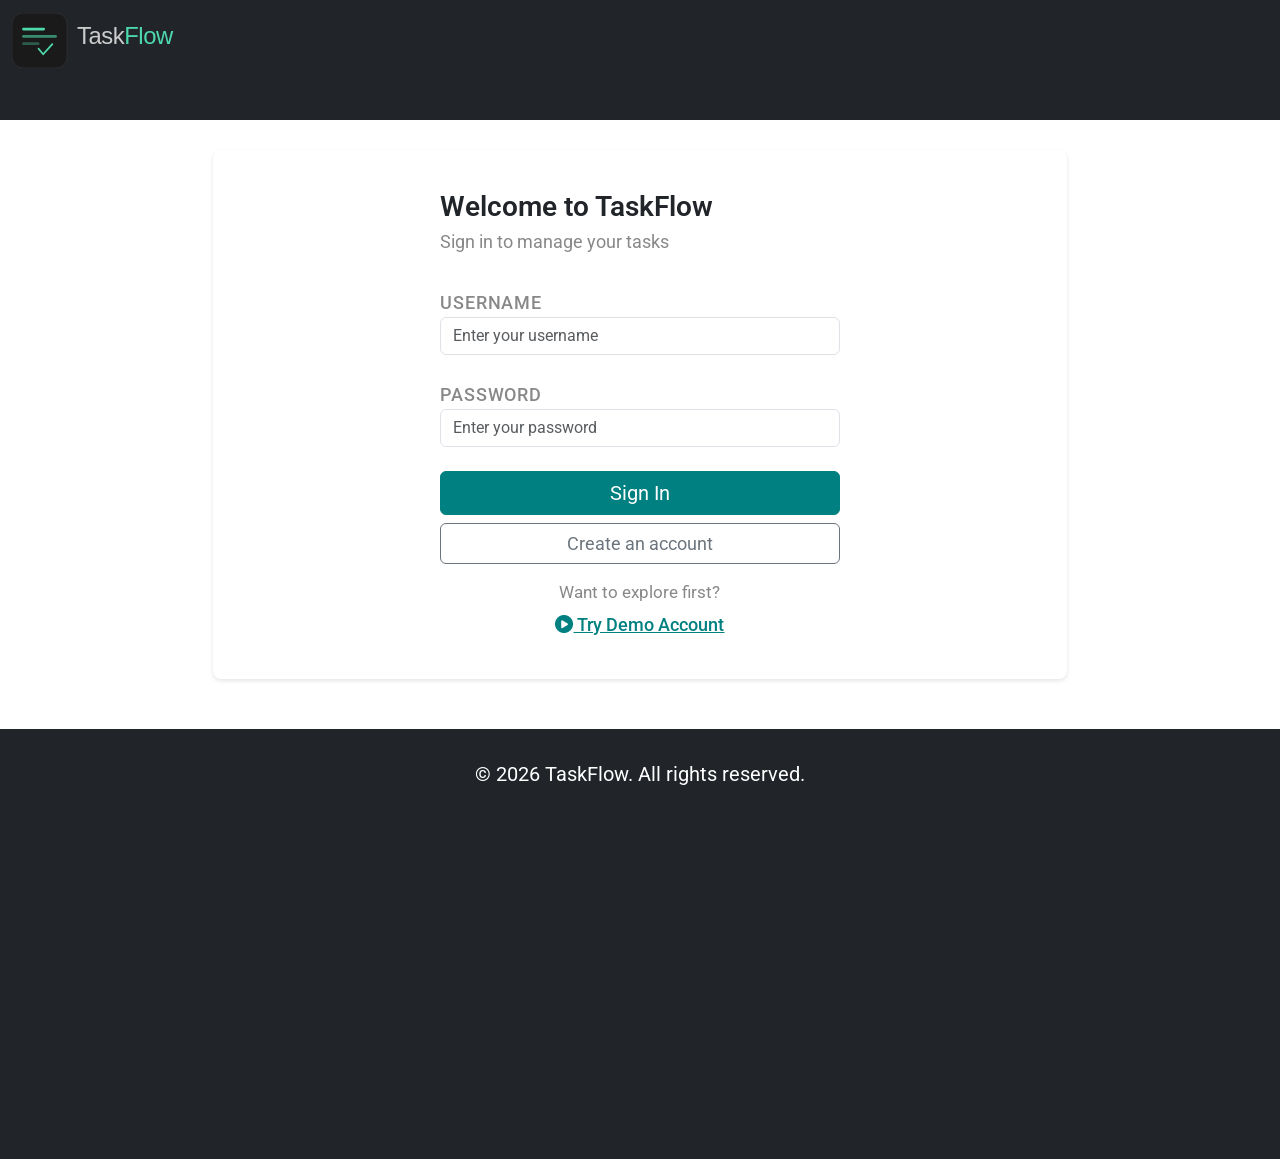
==== index.html @ b71b786d "Admin Report bug fix_2" ====
<!DOCTYPE html>
<html lang="en-us">
<head>
    <title>TaskFlow</title>
    <meta charset="UTF-8">
    <meta name="viewport" content="width=device-width, initial-scale=1">
    <!-- Bootstrap 5.3.3 References -->
    <link rel="stylesheet" href="https://cdn.jsdelivr.net/npm/bootstrap@5.3.3/dist/css/bootstrap.min.css">
    <script src="https://code.jquery.com/jquery-3.7.1.min.js"></script>
    <script src="https://cdn.jsdelivr.net/npm/bootstrap@5.3.3/dist/js/bootstrap.bundle.min.js"></script>
    <!-- Link to FontAwesome 6.5.2 -->
    <link rel="stylesheet" href="https://cdnjs.cloudflare.com/ajax/libs/font-awesome/6.5.2/css/all.min.css">
    <!-- Google Font -->
    <link href="https://fonts.googleapis.com/css2?family=Roboto:wght@400;700&display=swap" rel="stylesheet">
    <!-- Your custom CSS -->
    <link rel="stylesheet" href="css/app.css">
    <!-- Your custom JavaScript -->
    <script src="js/app.js"></script>
    <!-- Link to image for the favicon -->
<link rel="icon" href="data:image/svg+xml,<svg xmlns='http://www.w3.org/2000/svg' viewBox='0 0 100 100'>
    <rect width='100' height='100' rx='20' fill='%231a1a1a'/><rect x='20' y='30' width='40' height='6' rx='3' fill='%234dd9ac'/>
    <rect x='20' y='45' width='60' height='6' rx='3' fill='%234dd9ac' opacity='0.6'/><rect x='20' y='60' width='30' height='6' rx='3' fill='%234dd9ac' opacity='0.35'/>
    </svg>"></head>

<body>

<!-- Top Navigation Bar -->

<nav class="navbar navbar-expand-md bg-dark navbar-dark fixed-top">
    <!-- Logo -->
      <a class="navbar-brand" href="index.html" style="display:flex; align-items:center; text-decoration:none; margin-left: 0.75rem;">
    <svg height="55" viewBox="40 40 420 120" role="img" xmlns="http://www.w3.org/2000/svg">
        <rect x="40" y="40" width="120" height="120" rx="24" fill="#1a1a1a" stroke="#333" stroke-width="1.5"/>
        <rect x="62" y="72" width="50" height="6" rx="3" fill="#4dd9ac"/>
        <rect x="62" y="88" width="76" height="6" rx="3" fill="#4dd9ac" opacity="0.6"/>
        <rect x="62" y="104" width="38" height="6" rx="3" fill="#4dd9ac" opacity="0.35"/>
        <polyline points="98,118 108,130 128,108" fill="none" stroke="#4dd9ac" stroke-width="4" stroke-linecap="round" stroke-linejoin="round"/>
        <text x="182" y="108" font-family="Arial, sans-serif" font-size="52" font-weight="500" letter-spacing="-1">
            <tspan fill="#cccccc">Task</tspan><tspan fill="#4dd9ac">Flow</tspan>
        </text>
    </svg>
</a>
    <!-- Toggler Icon for responsiveness -->
    <button id="toggle-icon" class="navbar-toggler secured locked" type="button" data-bs-toggle="collapse" data-bs-target="#collapsibleNavbar" aria-label="Toggle Icon" >
    <span class="navbar-toggler-icon"></span>
    </button>

    <div class="collapse navbar-collapse secured locked" id="collapsibleNavbar">
    <!--Menu sets on the left 
        <ul class="navbar-nav mr-auto">
        </ul>-->
    <!--Menu sets on the right -->
    <!--Each individual item can be secured by adding the class: secured -->
        <ul class="navbar-nav ms-auto secured locked">
            <!--
            <li class="nav-item secured">
                <a id="link-viewtask" class="nav-link" href="#"><i class="fa fa-link"></i> View task </a>
            </li>
            -->
            <li class="nav-item dropdown secured" id="nav-user-dropdown">
                <a class="nav-link dropdown-toggle" href="#" id="userDropdown" 
                   role="button" data-bs-toggle="dropdown" aria-expanded="false">
                    <i class="fa fa-user-circle"></i> 
                    <span id="nav-username-display">Account</span>
                </a>
                <ul class="dropdown-menu dropdown-menu-end" aria-labelledby="userDropdown">
                    <li>
                        <div class="dropdown-header py-2 px-3">
                            <strong id="dropdown-fullname">Full Name</strong><br>
                            <small id="dropdown-username" class="text-muted">@username</small>
                        </div>
                    </li>
                    <li><hr class="dropdown-divider"></li>
                    <li>
                        <a class="dropdown-item" href="#" id="dropdown-home">
                            <i class="fa fa-home"></i>&nbsp; Home
                        </a>
                    </li>
                    <li>
                        <a class="dropdown-item" href="#" id="dropdown-addtask">
                            <i class="fa fa-plus"></i>&nbsp; Add Task
                        </a>
                    </li>
                    <li>
                        <a class="dropdown-item" href="#" id="dropdown-adminreport" style="display:none;">
                            <i class="fa fa-chart-bar"></i>&nbsp; Admin Report
                        </a>
                    </li>
                    <li><hr class="dropdown-divider"></li>
                    <li>
                        <a class="dropdown-item" href="#" id="dropdown-editprofile">
                            <i class="fa fa-user-edit"></i>&nbsp; Edit Profile
                        </a>
                    </li>
                    <li>
                        <a class="dropdown-item" href="#" id="dropdown-changepassword">
                            <i class="fa fa-lock"></i>&nbsp; Change Password
                        </a>
                    </li>
                    <li><hr class="dropdown-divider"></li>
                    <li>
                        <a class="dropdown-item text-danger" href="#" id="dropdown-logout">
                            <i class="fa fa-sign-out"></i>&nbsp; Logout
                        </a>
                    </li>
                </ul>
            </li>
        </ul>
        &nbsp;&nbsp;    
    </div>
</nav>

<br><br><br><br>

<!--Start container for Bootstrap formatting-->
<div class="container-fluid">

    <div class="row text-center">
        <div class="col-md-12">
            &nbsp; <!-- place holder for additional top row content -->
        </div>
    </div>

    <div class="row">
    <div class="col-md-2 d-none d-md-block">&nbsp;</div>

        <div class="col-12 col-md-8 mx-auto content-wrapper" id="div-login" style="display: none;">

            <div style="max-width:400px; margin: 0 auto; padding: 20px 0;">

                <div class="mb-4">
                    <h3 style="font-weight:600; margin-bottom:4px;">
                        Welcome to TaskFlow
                    </h3>
                    <p style="color:#888; font-size:0.9em; margin:0;">
                        Sign in to manage your tasks
                    </p>
                </div>

                <form id='form-login'>
                    <div class="mb-3">
                        <label for="username" 
                               style="font-weight:500; font-size:0.9em; 
                                      color:#888; text-transform:uppercase; 
                                      letter-spacing:0.05em;">
                            Username
                        </label>
                        <input type="text" name="username" 
                               id="username" 
                               class="form-control"
                               placeholder="Enter your username">
                    </div>

                    <div class="mb-4">
                        <label for="password" 
                               style="font-weight:500; font-size:0.9em; 
                                      color:#888; text-transform:uppercase; 
                                      letter-spacing:0.05em;">
                            Password
                        </label>
                        <input type="password" name="password" 
                               id="password" 
                               class="form-control"
                               placeholder="Enter your password">
                    </div>

                    <div class="d-grid gap-2">
                        <input type="button" value="Sign In" 
                               id="btnLogin" 
                               class="btn btn-primary"
                               style="font-size:1em;">
                        <input type="button" value="Create an account" 
                               id="btnShowSignup" 
                               class="btn btn-outline-secondary"
                               style="font-size:0.9em;">
                    </div>

                </form>

                <div id='login_message' class="mt-3"></div>

                <div class="text-center mt-3">
                    <p style="color:#888; font-size:0.85em; margin-bottom:4px;">
                        Want to explore first?
                    </p>
                    <a href="#" id="btnDemoLogin" 
                       style="color:#008080; 
                              font-size:0.9em;
                              font-weight:500;">
                        <i class="fa fa-play-circle"></i> Try Demo Account
                    </a>
                </div>

            </div>
        </div>
        
        <div class="col-12 col-md-8 mx-auto content-wrapper" id="div-tasks" style="display: none;">
            <h2>Task Board</h2>

            <div id="welcome-message" class="mb-3">
                <p style="font-size:1em; color:#555; margin-bottom:8px;">
                    Welcome back, <strong id="welcome-name"></strong>! 
                    Here's your task summary:
                </p>
                <div class="d-flex gap-2 flex-wrap">
                    <span class="badge" 
                          id="badge-total"
                          style="background-color:#008080; 
                                 font-size:0.85em; padding:6px 10px;">
                        📋 0 Total
                    </span>
                    <span class="badge" 
                          id="badge-high"
                          style="background-color:#dc3545; 
                                 font-size:0.85em; padding:6px 10px;">
                        🔴 0 High
                    </span>
                    <span class="badge" 
                          id="badge-medium"
                          style="background-color:#ffc107; 
                                 color:#000;
                                 font-size:0.85em; padding:6px 10px;">
                        🟡 0 Medium
                    </span>
                    <span class="badge" 
                          id="badge-low"
                          style="background-color:#28a745; 
                                 font-size:0.85em; padding:6px 10px;">
                        🟢 0 Low
                    </span>
                </div>
            </div>

            <div id="tasks_message" class=""></div>

            <div style="max-width:50%; margin-bottom:10px;">
                <div class="input-group input-group-sm">
                    <span class="input-group-text" 
                          style="background-color:#008080; 
                                 border-color:#008080;">
                        <i class="fa fa-search" 
                           style="color:white;">
                        </i>
                    </span>
                    <input type="text" 
                           id="task-search" 
                           class="form-control" 
                           placeholder="Search tasks...">
                </div>
            </div>

            <form id="form-tasks">
                <input type="hidden" name="token" id="tasks_token" value="">
            </form>

            <div class="table-responsive" style="width:50%;">
                <table class="table table-striped table-bordered">
                    <thead id="table_header">
                        <tr>
                            <th scope="col" class="text-center">Task</th>
                        </tr>
                    </thead>
                    <tbody id="tasks_table_body">
                        <!-- rows added here by JS later -->
                    </tbody>
                    <tfoot>
                        <tr>
                            <td class="text-center">
                                <input type="button" value="+ Add Task" 
                                       id="btnAddTask" 
                                       class="btn btn-primary btn-sm"
                                       style="width:50%;">
                            </td>
                        </tr>
                    </tfoot>
                </table>
            </div>

        </div>

        <div class="col-12 col-md-8 mx-auto content-wrapper" 
             id="div-viewtask" style="display: none;">

            <a href="#" id="btnGoBack" 
               style="color:#008080; text-decoration:none; 
                      font-size:0.9em;">
                <i class="fa fa-arrow-left"></i> Back to Task Board
            </a>

            <hr>

            <h4 style="font-weight:600; margin-bottom:20px;">
                <i class="fa fa-eye"></i> Task Details
            </h4>

            <input type="hidden" id="view_task_id" value="">

            <div style="max-width:500px;">
                <div class="mb-3">
                    <label style="font-weight:500; font-size:0.9em; 
                                  color:#888; text-transform:uppercase; 
                                  letter-spacing:0.05em;">
                        Task
                    </label>
                    <p id="view_task_name" 
                       style="font-size:1em; 
                              margin-top:4px;
                              margin-bottom:0;
                              color:#212529;">
                    </p>
                </div>

                <div class="mb-3">
                    <label style="font-weight:500; font-size:0.9em; 
                                  color:#888; text-transform:uppercase; 
                                  letter-spacing:0.05em;">
                        Priority
                    </label>
                    <p id="view_task_priority" 
                       style="font-size:1em; 
                              margin-top:4px;
                              margin-bottom:0;">
                    </p>
                </div>

                <hr style="border-color:#e0e0e0;">

                <div class="mb-3">
                    <label style="font-weight:500; font-size:0.9em; 
                                  color:#888; text-transform:uppercase; 
                                  letter-spacing:0.05em;">
                        Status
                    </label>
                    <p id="view_task_status" 
                       style="font-size:1em; 
                              margin-top:4px;
                              margin-bottom:0;">
                    </p>
                </div>

                <hr style="border-color:#e0e0e0;">

                <div class="mb-3">
                    <label style="font-weight:500; font-size:0.9em; 
                                  color:#888; text-transform:uppercase; 
                                  letter-spacing:0.05em;">
                        Due Date
                    </label>
                    <p id="view_task_duedate" 
                       style="font-size:1em; 
                              margin-top:4px;
                              margin-bottom:0;">
                    </p>
                </div>

                <hr style="border-color:#e0e0e0;">

                <div class="mb-4">
                    <label style="font-weight:500; font-size:0.9em; 
                                  color:#888; text-transform:uppercase; 
                                  letter-spacing:0.05em;">
                        Notes
                    </label>
                    <p id="view_task_notes" 
                       style="font-size:1em; 
                              margin-top:4px;
                              margin-bottom:0;
                              color:#555;
                              line-height:1.6;">
                    </p>
                </div>

                <hr style="border-color:#e0e0e0;">

                <div class="mb-4">
                    <label style="font-weight:500; font-size:0.9em; 
                                  color:#888; text-transform:uppercase; 
                                  letter-spacing:0.05em;">
                        Created
                    </label>
                    <p id="view_task_created" 
                       style="font-size:0.9em; 
                              margin-top:4px;
                              margin-bottom:0;
                              color:#888;">
                    </p>
                </div>

                <div class="d-flex gap-2 justify-content-end">
                    <button id="btnEditTask" 
                            class="btn btn-warning btn-sm" 
                            type="button"
                            style="min-width:80px;">
                        <i class="fa fa-edit"></i> Edit
                    </button>
                    <button id="btnPrintTask" 
                            class="btn btn-secondary btn-sm" 
                            type="button"
                            style="min-width:80px;">
                        <i class="fa fa-print"></i> Print
                    </button>
                    <button id="btnDeleteTask" 
                            class="btn btn-danger btn-sm" 
                            type="button"
                            style="min-width:80px;">
                        <i class="fa fa-trash"></i> Delete
                    </button>
                </div>
            </div>

        </div>

        <div class="col-12 col-md-8 mx-auto content-wrapper" 
             id="div-addtask" style="display: none;">

            <a href="#" id="btnCancelTask" 
               style="color:#008080; text-decoration:none; 
                      font-size:0.9em;">
                <i class="fa fa-arrow-left"></i> Back to Task Board
            </a>

            <hr>

            <h4 style="font-weight:600; margin-bottom:20px;">
                <i class="fa fa-plus"></i> Add Task
            </h4>

            <form id="form-addtask" style="max-width:500px;">
                <input type="hidden" name="token" id="formaddtasktoken" value="">
                
                <div class="mb-3">
                    <label for="taskname" 
                           style="font-weight:500; font-size:0.9em; 
                                  color:#888; text-transform:uppercase; 
                                  letter-spacing:0.05em;">
                        Task
                    </label>
                    <input type="text" name="taskname" id="taskname" 
                           class="form-control" 
                           placeholder="What needs to be done?">
                </div>

                <div class="mb-4">
                    <label for="tasknotes" 
                           style="font-weight:500; font-size:0.9em; 
                                  color:#888; text-transform:uppercase; 
                                  letter-spacing:0.05em;">
                        Notes
                    </label>
                    <textarea name="tasknotes" id="tasknotes" 
                              class="form-control" rows="3" 
                              placeholder="Add any details or notes..."></textarea>
                </div>

                <div class="mb-4">
                    <label for="taskpriority" 
                           style="font-weight:500; font-size:0.9em; 
                                  color:#888; text-transform:uppercase; 
                                  letter-spacing:0.05em;">
                        Priority
                    </label>
                    <select name="priority" id="taskpriority" 
                            class="form-select">
                        <option value="low">🟢 Low</option>
                        <option value="medium" selected>🟡 Medium</option>
                        <option value="high">🔴 High</option>
                    </select>
                </div>

                <div class="mb-4">
                    <label for="taskduedate" 
                           style="font-weight:500; font-size:0.9em; 
                                  color:#888; text-transform:uppercase; 
                                  letter-spacing:0.05em;">
                        Due Date
                    </label>
                    <input type="date" name="duedate" 
                           id="taskduedate" 
                           class="form-control">
                </div>

                <div class="mb-4">
                    <label for="taskstatus" 
                           style="font-weight:500; font-size:0.9em; 
                                  color:#888; text-transform:uppercase; 
                                  letter-spacing:0.05em;">
                        Status
                    </label>
                    <select name="status" id="taskstatus" 
                            class="form-select">
                        <option value="pending" selected>⏳ Pending</option>
                        <option value="in-progress">🔄 In Progress</option>
                        <option value="complete">✅ Complete</option>
                    </select>
                </div>

                <div class="d-flex gap-2 justify-content-end">
                    <input type="button" value="Cancel" 
                           id="btnCancelTask2" 
                           class="btn btn-secondary btn-sm" 
                           style="min-width:80px;">
                    <input type="button" value="Save Task" 
                           id="btnSaveTask" 
                           class="btn btn-primary btn-sm" 
                           style="min-width:100px;">
                </div>

            </form>

            <div id='addtask_message' class="mt-3"></div>
        </div>

        <div class="col-12 col-md-8 mx-auto content-wrapper" 
             id="div-edittask" style="display: none;">

            <a href="#" id="btnCancelEdit" 
               style="color:#008080; text-decoration:none; 
                      font-size:0.9em;">
                <i class="fa fa-arrow-left"></i> Back to Task Board
            </a>

            <hr>

            <h4 style="font-weight:600; margin-bottom:20px;">
                <i class="fa fa-edit"></i> Edit Task
            </h4>

            <form id="form-edittask" style="max-width:500px;">
                <input type="hidden" name="token" id="edit_token" value="">
                <input type="hidden" name="taskid" id="edit_task_id" value="">

                <div class="mb-3">
                    <label for="edit_taskname" 
                           style="font-weight:500; font-size:0.9em; 
                                  color:#888; text-transform:uppercase; 
                                  letter-spacing:0.05em;">
                        Task
                    </label>
                    <input type="text" name="taskname" id="edit_taskname" 
                           class="form-control">
                </div>

                <div class="mb-4">
                    <label for="edit_tasknotes" 
                           style="font-weight:500; font-size:0.9em; 
                                  color:#888; text-transform:uppercase; 
                                  letter-spacing:0.05em;">
                        Notes
                    </label>
                    <textarea name="tasknotes" id="edit_tasknotes" 
                              class="form-control" rows="3"></textarea>
                </div>

                <div class="mb-4">
                    <label for="edit_taskpriority" 
                           style="font-weight:500; font-size:0.9em; 
                                  color:#888; text-transform:uppercase; 
                                  letter-spacing:0.05em;">
                        Priority
                    </label>
                    <select name="priority" id="edit_taskpriority" 
                            class="form-select">
                        <option value="low">🟢 Low</option>
                        <option value="medium">🟡 Medium</option>
                        <option value="high">🔴 High</option>
                    </select>
                </div>

                <div class="mb-4">
                    <label for="edit_taskduedate" 
                           style="font-weight:500; font-size:0.9em; 
                                  color:#888; text-transform:uppercase; 
                                  letter-spacing:0.05em;">
                        Due Date
                    </label>
                    <input type="date" name="duedate" 
                           id="edit_taskduedate" 
                           class="form-control">
                </div>

                <div class="mb-4">
                    <label for="edit_taskstatus" 
                           style="font-weight:500; font-size:0.9em; 
                                  color:#888; text-transform:uppercase; 
                                  letter-spacing:0.05em;">
                        Status
                    </label>
                    <select name="status" id="edit_taskstatus" 
                            class="form-select">
                        <option value="pending">⏳ Pending</option>
                        <option value="in-progress">🔄 In Progress</option>
                        <option value="complete">✅ Complete</option>
                    </select>
                </div>

                <div class="d-flex gap-2 justify-content-end">
                    <input type="button" value="Cancel" 
                           id="btnCancelEdit2" 
                           class="btn btn-secondary btn-sm" 
                           style="min-width:80px;">
                    <input type="button" value="Save Changes" 
                           id="btnSaveEdit" 
                           class="btn btn-primary btn-sm" 
                           style="min-width:120px;">
                </div>

            </form>

            <div id='edittask_message' class="mt-3"></div>
        </div>

        <div class="col-12 col-md-8 mx-auto content-wrapper" id="div-editprofile" style="display: none;">
            <h2><i class="fa fa-user-edit"></i> Edit Profile</h2>

            <form id="form-editprofile">
                <input type="hidden" name="token" id="editprofile_token" value="">
                <label for="editprofile_fname">First Name:</label>
                <input type="text" name="firstname" id="editprofile_fname" class="form-control">
                <label for="editprofile_lname">Last Name:</label>
                <input type="text" name="lastname" id="editprofile_lname" class="form-control">
                <label for="editprofile_username">Username:</label>
                <input type="text" name="username" id="editprofile_username" class="form-control">
            </form>

            <br>
            <div class="text-center">
                <input type="button" value="Save Changes" id="btnSaveProfile" 
                       class="btn btn-primary" style="font-size:2em;width:100%;">
            </div>
            <br>
            <div class="text-center">
                <input type="button" value="Cancel" id="btnCancelProfile" 
                       class="btn btn-secondary" style="font-size:2em;width:100%;">
            </div>
            <br>
            <div id="editprofile_message" class=""></div>
        </div>

        <div class="col-12 col-md-8 mx-auto content-wrapper" id="div-changepassword" style="display: none;">
            <h2><i class="fa fa-lock"></i> Change Password</h2>

            <form id="form-changepassword">
                <input type="hidden" name="token" id="changepassword_token" value="">
                <label for="current_password">Current Password:</label>
                <input type="password" name="currentpassword" id="current_password" class="form-control">
                <label for="new_password">New Password:</label>
                <input type="password" name="newpassword" id="new_password" class="form-control">
                <label for="confirm_password">Confirm New Password:</label>
                <input type="password" name="confirmpassword" id="confirm_password" class="form-control">
            </form>

            <br>
            <div class="text-center">
                <input type="button" value="Update Password" id="btnUpdatePassword" 
                       class="btn btn-primary" style="font-size:2em;width:100%;">
            </div>
            <br>
            <div class="text-center">
                <input type="button" value="Cancel" id="btnCancelPassword" 
                       class="btn btn-secondary" style="font-size:2em;width:100%;">
            </div>
            <br>
            <div id="changepassword_message" class=""></div>
        </div>
        <div class="col-12 col-md-8 mx-auto content-wrapper" id="div-signup" style="display: none;">
            <h2>Sign Up</h2>
    
            <form id="form-signup">
                <label for="signup_username">Username:</label>
                <input type="text" name="username" id="signup_username" class="form-control">
                <label for="signup_password">Password:</label>
                <input type="password" name="password" id="signup_password" class="form-control">
                <label for="signup_firstname">First Name:</label>
                <input type="text" name="firstname" id="signup_firstname" class="form-control">
                <label for="signup_lastname">Last Name:</label>
                <input type="text" name="lastname" id="signup_lastname" class="form-control">
            </form>

            <br>
            <div class="text-center">
                <input type="button" value="Create Account" id="btnSignup" class="btn btn-primary" style="font-size:2em;width:100%;">
            </div>
            <br>
            <div class="text-center">
                <input type="button" value="Back to Login" id="btnBackToLogin" class="btn btn-secondary" style="font-size:2em;width:100%;">
            </div>
            <br>
            <div id='signup_message' class=""></div>
        </div>

        <div class="col-12 col-md-8 mx-auto content-wrapper" id="div-adminreport" style="display: none;">
            <h2>Admin Report</h2>
    
            <div id="adminreport_table_container"></div>
            <div id="adminreport_message" class=""></div>
        </div>
        
    <div class="col-md-2 d-none d-md-block"></div>
    </div>

<div class="row">
    <div class="col-md-12 text-center">
        <div>
            &nbsp;
        </div>
    </div>
</div>

</div> <!-- container //-->

<br>
    <div class="container-fluid bg-dark text-white">
        <div class="row">
            <div class="col-md-12 text-center">
            &copy; 2026 TaskFlow. All rights reserved.
            </div>
        </div>
        <div class="row">
            <div class="col-md-12 text-center">
                &nbsp; <!-- place holder for additional footer content -->
            </div>
        </div>
    </div>
    <div class="modal fade" id="deleteConfirmModal" 
         tabindex="-1" aria-labelledby="deleteConfirmLabel" 
         aria-hidden="true">
        <div class="modal-dialog modal-dialog-centered">
            <div class="modal-content">
                <div class="modal-header border-0 pb-0">
                    <h5 class="modal-title" id="deleteConfirmLabel">
                        <i class="fa fa-trash text-danger"></i> 
                        Delete Task?
                    </h5>
                    <button type="button" class="btn-close" 
                            data-bs-dismiss="modal" 
                            aria-label="Close">
                    </button>
                </div>
                <div class="modal-body">
                    <p>Are you sure you want to delete 
                    "<strong id="delete-task-name-display"></strong>"?
                    </p>
                    <p class="text-muted" style="font-size:0.85em;">
                        This cannot be undone.
                    </p>
                </div>
                <div class="modal-footer border-0 pt-0">
                    <button type="button" 
                            class="btn btn-secondary btn-sm" 
                            data-bs-dismiss="modal"
                            style="min-width:80px;">
                        Cancel
                    </button>
                    <button type="button" 
                            class="btn btn-danger btn-sm" 
                            id="btnConfirmDelete"
                            style="min-width:100px;">
                        <i class="fa fa-trash"></i> Delete Task
                    </button>
                </div>
            </div>
        </div>
    </div>

</body>
</html>
---- css/app.css ----
body {
    background-color: #212529;
    font-size: 1.25rem;
    font-family: 'Roboto', sans-serif;
}
:root {
    color-scheme: light only;
}
label{
    margin-top:10px;
}
.container-fluid{
    background-color: #fff;
    min-height: 400px;
}
.btn-default{
    /* BS4 changed the appearance of btn-default on anchor tags.
      I liked the old way better... so that's
      what I am making happen here.  */
    background-color: #CCC;
    color: black;
}
.btn {
    /*make text wrap nicely in buttons */
    white-space:normal;
}
.btn-primary {
    background-color: #008080;
    border-color: #008080;
}
.btn-primary:hover {
    background-color: #006666;
    border-color: #006666;
}
.btn-warning {
    background-color: #FFBF00;
    border-color: #FFBF00;
    color: #000;
}
.btn-warning:hover {
    background-color: #E6A800;
    border-color: #E6A800;
}
.btn-info {
    background-color: #17a2b8;
    border-color: #17a2b8;
}
.btn-info:hover {
    background-color: #138496;
    border-color: #138496;
}
.content-wrapper {
    background-color: #fff;
    border-radius: 8px;
    box-shadow: 0 2px 4px rgba(0,0,0,0.1);
    padding: 20px;
    margin-bottom: 20px;
}
.table thead th {
    background-color: #008080;
    color: #fff;
}
.table tbody tr:nth-child(odd) {
    background-color: #f8f9fa;
}
.locked {
    display: none !important; /*locked content must not be shown to user*/
}

.unlocked {
    border-width: initial; /*set border-width to whatever the default is. */
}

.secured {
    border-width: initial; /*set border-width to whatever the default is. */
}
@media (max-width: 575px) {
    .btn {
        width: 100% !important;
    }
}
@media print {
    nav, footer, .content-wrapper:not(#div-viewtask) {
        display: none !important;
    }
    #div-viewtask {
        display: block !important;
        box-shadow: none;
        border: none;
        padding: 0;
    }
    #div-viewtask .d-grid {
        display: none !important;
    }
    body {
        background-color: #fff;
        color: #000;
    }
}
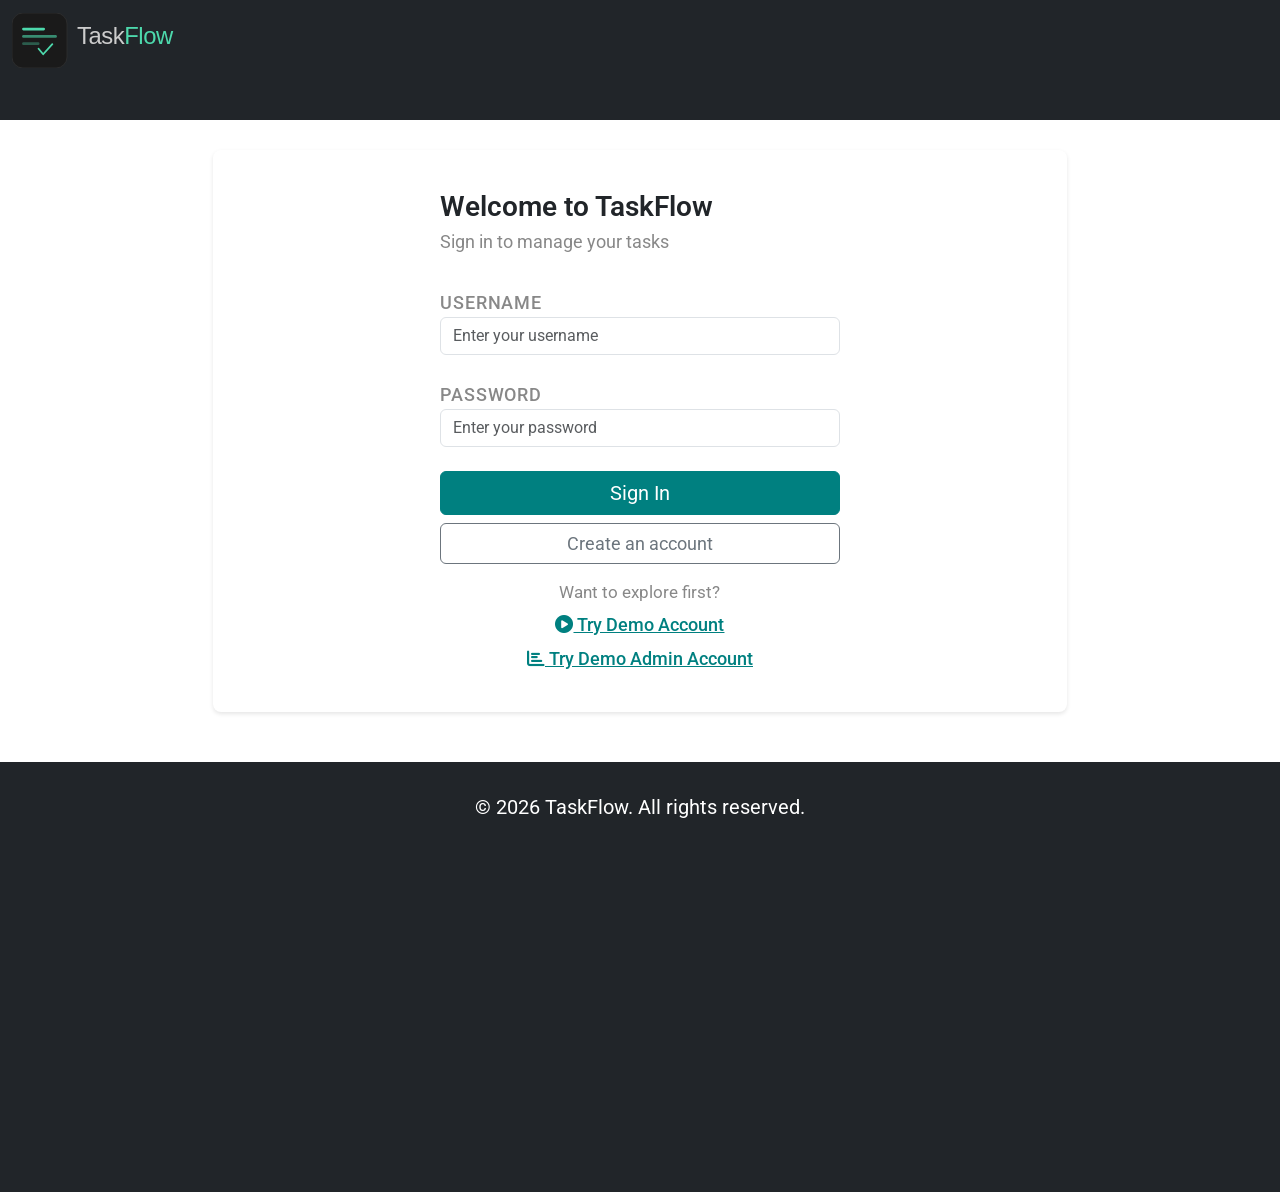
==== commit 30808784: "demo admine account feature" ====
--- a/index.html
+++ b/index.html
@@ -189,6 +189,14 @@
                               font-weight:500;">
                         <i class="fa fa-play-circle"></i> Try Demo Account
                     </a>
+                    <a href="#" id="btnDemoAdmin" 
+                       style="color:#008080; 
+                              font-size:0.9em;
+                              font-weight:500;
+                              display:block;
+                              margin-top:6px;">
+                        <i class="fa fa-chart-bar"></i> Try Demo Admin Account
+                    </a>
                 </div>
 
             </div>
@@ -694,7 +702,7 @@
             <div id="adminreport_table_container"></div>
             <div id="adminreport_message" class=""></div>
         </div>
-        
+
     <div class="col-md-2 d-none d-md-block"></div>
     </div>
 
